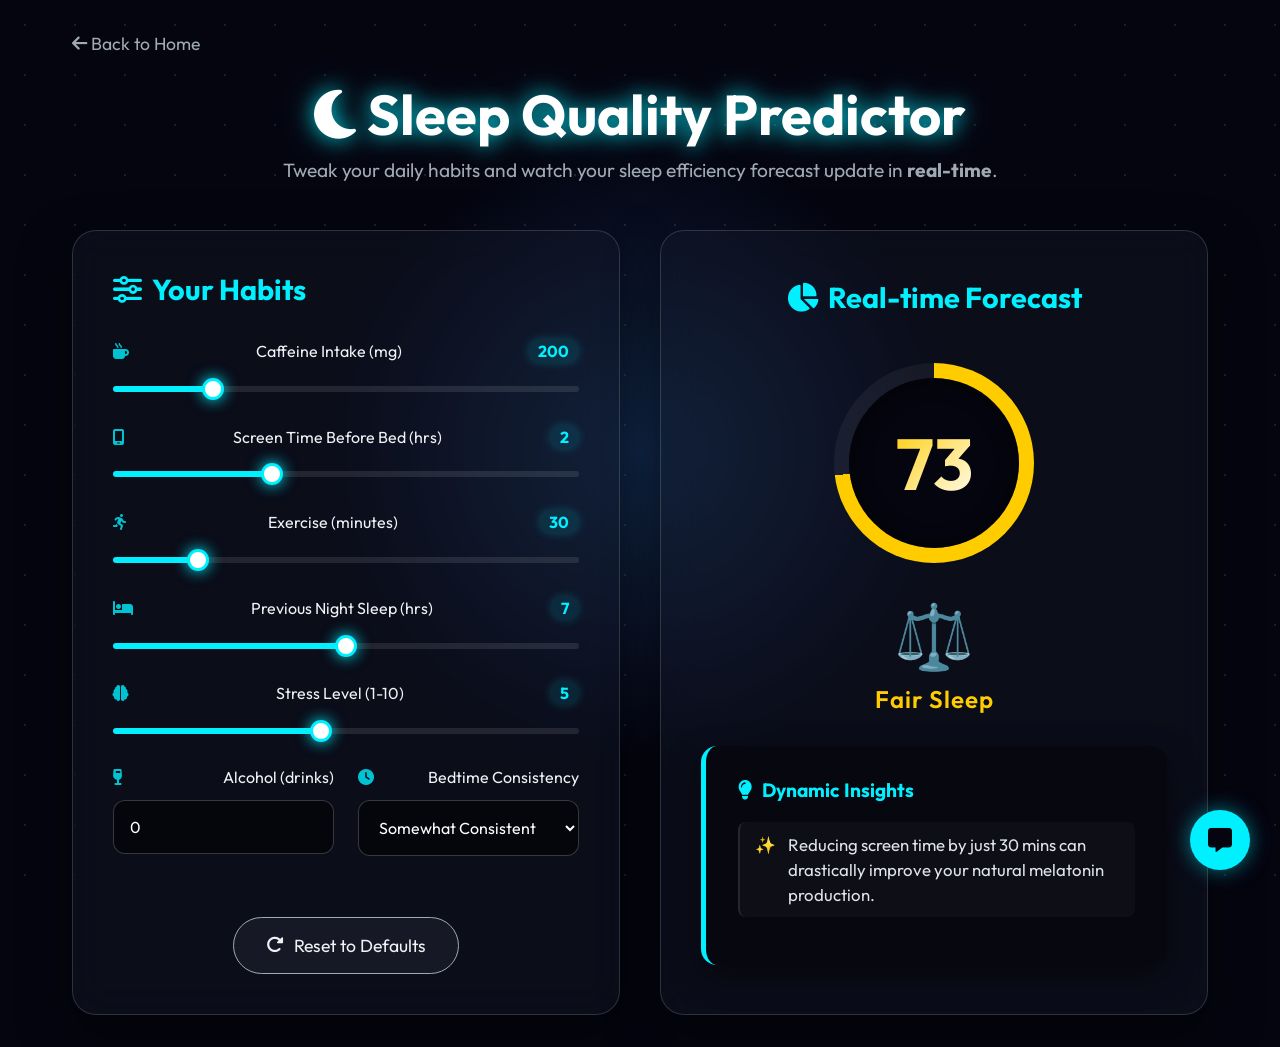
==== predictor.html @ 2c3106c8 "Add files via upload" ====
<!DOCTYPE html>
<html lang="en">
<head>
    <meta charset="UTF-8">
    <meta name="viewport" content="width=device-width, initial-scale=1.0">
    <title>Interactive Sleep Predictor</title>
    <link href="https://fonts.googleapis.com/css2?family=Outfit:wght@300;400;600;700&display=swap" rel="stylesheet">
    <link rel="stylesheet" href="https://cdnjs.cloudflare.com/ajax/libs/font-awesome/6.4.0/css/all.min.css">
    <link rel="stylesheet" href="styles.css">
</head>
<body>
    <div class="background-decor" id="bg-decor"></div>
    <div class="stars" id="stars"></div>

    <main class="container">
        <a href="index.html" class="back-link" style="display: inline-block; color: var(--text-secondary); text-decoration: none; font-size: 1.1rem; margin-bottom: 1.5rem; transition: color 0.3s;"><i class="fa-solid fa-arrow-left"></i> Back to Home</a>
        <header>
            <h1 class="glow-text"><i class="fa-solid fa-moon"></i> Sleep Quality Predictor</h1>
            <p>Tweak your daily habits and watch your sleep efficiency forecast update in <strong>real-time</strong>.</p>
        </header>

        <div class="app-grid">
            <section class="glass-card form-section tilt-effect">
                <h2><i class="fa-solid fa-sliders"></i> Your Habits</h2>
                <form id="sleep-form">
                    
                    <div class="input-group">
                        <label for="caffeine"><i class="fa-solid fa-mug-hot"></i> Caffeine Intake (mg) <span class="val-display" id="caffeine-val">200</span></label>
                        <input type="range" id="caffeine" min="0" max="1000" step="50" value="200" class="interactive-slider">
                    </div>

                    <div class="input-group">
                        <label for="screentime"><i class="fa-solid fa-mobile-screen"></i> Screen Time Before Bed (hrs) <span class="val-display" id="screentime-val">2</span></label>
                        <input type="range" id="screentime" min="0" max="6" step="0.5" value="2" class="interactive-slider">
                    </div>

                    <div class="input-group">
                        <label for="exercise"><i class="fa-solid fa-person-running"></i> Exercise (minutes) <span class="val-display" id="exercise-val">30</span></label>
                        <input type="range" id="exercise" min="0" max="180" step="10" value="30" class="interactive-slider">
                    </div>

                    <div class="input-group">
                        <label for="sleepduration"><i class="fa-solid fa-bed"></i> Previous Night Sleep (hrs) <span class="val-display" id="sleepduration-val">7</span></label>
                        <input type="range" id="sleepduration" min="2" max="12" step="0.5" value="7" class="interactive-slider">
                    </div>

                    <div class="input-group">
                        <label for="stress"><i class="fa-solid fa-brain"></i> Stress Level (1-10) <span class="val-display" id="stress-val">5</span></label>
                        <input type="range" id="stress" min="1" max="10" step="1" value="5" class="interactive-slider">
                    </div>

                    <div class="input-row">
                        <div class="input-group">
                            <label for="alcohol"><i class="fa-solid fa-wine-glass"></i> Alcohol (drinks)</label>
                            <input type="number" id="alcohol" min="0" max="10" value="0" class="interactive-input">
                        </div>
                        <div class="input-group">
                            <label for="consistency"><i class="fa-solid fa-clock"></i> Bedtime Consistency</label>
                            <select id="consistency" class="interactive-input">
                                <option value="high">Very Consistent</option>
                                <option value="medium" selected>Somewhat Consistent</option>
                                <option value="low">Inconsistent</option>
                            </select>
                        </div>
                    </div>

                    <div class="button-group">
                        <button type="button" class="btn-secondary" id="reset-btn"><i class="fa-solid fa-rotate-right"></i> Reset to Defaults</button>
                    </div>
                </form>
            </section>

            <section class="glass-card result-section tilt-effect" id="result-section">
                <h2><i class="fa-solid fa-chart-pie"></i> Real-time Forecast</h2>
                
                <div class="score-container">
                    <div class="circular-progress pulse-glow" id="score-circle">
                        <div class="inner-circle">
                            <span id="score-text">--</span>
                        </div>
                    </div>
                    <div class="feedback">
                        <span id="emoji-feedback" class="bounce">😴</span>
                        <h3 id="quality-text">Analyzing...</h3>
                    </div>
                </div>

                <div class="insights-panel" id="insights-panel">
                    <h3><i class="fa-solid fa-lightbulb"></i> Dynamic Insights</h3>
                    <ul id="tips-list">
                        <!-- Tips injected via JS -->
                    </ul>
                </div>
            </section>
        </div>
        
    </main>

    <!-- Chatbot Widget -->
    <button class="chat-toggle-btn" id="chat-toggle-btn">
        <i class="fa-solid fa-message"></i>
    </button>
    <div class="chat-window glass-card" id="chat-window" style="display: none;">
        <div class="chat-header">
            <h3><i class="fa-solid fa-robot"></i> SleepBot</h3>
            <button id="close-chat-btn"><i class="fa-solid fa-xmark"></i></button>
        </div>
        <div class="chat-messages" id="chat-messages">
            <div class="message bot-message">
                Hello! I'm SleepBot. Ask me for tips on how to improve your sleep, or tell me about your sleep problems!
            </div>
        </div>
        <div class="chat-input-area">
            <input type="text" id="chat-input" placeholder="e.g., How do I reduce stress?" class="interactive-input" />
            <button id="send-chat-btn" class="btn-primary" style="padding: 0.8rem 1.5rem; font-size: 1rem;"><i class="fa-solid fa-paper-plane"></i></button>
        </div>
    </div>

    <script src="script.js"></script>
</body>
</html>
---- styles.css ----
:root {
    --bg-color: #050510;
    --card-bg: rgba(20, 25, 40, 0.4);
    --card-border: rgba(255, 255, 255, 0.15);
    --text-primary: #f0f2f5;
    --text-secondary: #a0aab2;
    --accent: #00f0ff;
    --accent-hover: #00c3d9;
    --score-good: #00ff88;
    --score-avg: #ffcc00;
    --score-poor: #ff3366;
}

* {
    box-sizing: border-box;
    margin: 0;
    padding: 0;
}

body {
    font-family: 'Outfit', sans-serif;
    background-color: var(--bg-color);
    color: var(--text-primary);
    min-height: 100vh;
    display: flex;
    justify-content: center;
    align-items: center;
    position: relative;
    overflow-x: hidden;
    cursor: default;
}

/* Dynamic background */
.background-decor {
    position: fixed;
    top: 0; left: 0; right: 0; bottom: 0;
    background: radial-gradient(circle at var(--mouse-x, 50%) var(--mouse-y, 50%), rgba(0, 240, 255, 0.15) 0%, transparent 40%),
                radial-gradient(circle at calc(100% - var(--mouse-x, 50%)) calc(100% - var(--mouse-y, 50%)), rgba(150, 0, 255, 0.1) 0%, transparent 40%);
    z-index: -2;
    transition: background 0.1s ease;
}

.stars {
    position: fixed;
    top: 0; left: 0; right: 0; bottom: 0;
    background-image: radial-gradient(#fff 1px, transparent 1px);
    background-size: 50px 50px;
    opacity: 0.1;
    z-index: -1;
    animation: twinkle 10s infinite alternate;
}

@keyframes twinkle {
    0% { opacity: 0.05; }
    100% { opacity: 0.2; }
}

.container {
    width: 100%;
    max-width: 1200px;
    padding: 2rem;
    z-index: 1;
}

header {
    text-align: center;
    margin-bottom: 3rem;
    animation: fadeInDown 1s ease;
}

.glow-text {
    font-size: 3.5rem;
    font-weight: 700;
    margin-bottom: 0.5rem;
    color: #fff;
    text-shadow: 0 0 20px rgba(0, 240, 255, 0.8), 0 0 40px rgba(0, 240, 255, 0.3);
}

header p {
    color: var(--text-secondary);
    font-size: 1.2rem;
}

.app-grid {
    display: grid;
    grid-template-columns: 1fr 1fr;
    gap: 2.5rem;
}

@media (max-width: 850px) {
    .app-grid { grid-template-columns: 1fr; }
}

/* Glassmorphism Cards */
.glass-card {
    background: var(--card-bg);
    backdrop-filter: blur(20px);
    -webkit-backdrop-filter: blur(20px);
    border: 1px solid var(--card-border);
    border-radius: 24px;
    padding: 2.5rem;
    box-shadow: 0 20px 50px rgba(0,0,0,0.5);
    transition: transform 0.3s ease, box-shadow 0.3s ease;
}

.glass-card:hover {
    transform: translateY(-5px);
    box-shadow: 0 30px 60px rgba(0, 240, 255, 0.15);
    border-color: rgba(0, 240, 255, 0.4);
}

.glass-card h2 {
    font-size: 1.8rem;
    margin-bottom: 2rem;
    color: var(--accent);
    display: flex;
    align-items: center;
    gap: 10px;
}

.input-group {
    margin-bottom: 1.8rem;
}

.input-row {
    display: grid;
    grid-template-columns: 1fr 1fr;
    gap: 1.5rem;
}

label {
    font-size: 1rem;
    font-weight: 400;
    color: var(--text-primary);
    margin-bottom: 0.8rem;
    display: flex;
    justify-content: space-between;
    align-items: center;
}

label i { color: var(--accent); opacity: 0.8; }

.val-display {
    color: var(--accent);
    font-weight: 700;
    background: rgba(0, 240, 255, 0.1);
    padding: 2px 10px;
    border-radius: 12px;
    box-shadow: 0 0 10px rgba(0, 240, 255, 0.2);
}

/* Sliders */
input[type="range"] {
    -webkit-appearance: none;
    width: 100%;
    background: transparent;
    cursor: pointer;
}

input[type="range"]::-webkit-slider-thumb {
    -webkit-appearance: none;
    height: 22px;
    width: 22px;
    border-radius: 50%;
    background: #fff;
    border: 3px solid var(--accent);
    margin-top: -8px;
    box-shadow: 0 0 15px var(--accent);
    transition: transform 0.2s;
}

input[type="range"]::-webkit-slider-thumb:hover {
    transform: scale(1.3);
}

input[type="range"]::-webkit-slider-runnable-track {
    width: 100%;
    height: 6px;
    background: linear-gradient(to right, var(--accent) var(--range-progress, 50%), rgba(255,255,255,0.1) var(--range-progress, 50%));
    border-radius: 4px;
}

/* Number and Select */
.interactive-input {
    width: 100%;
    padding: 1rem;
    background: rgba(0, 0, 0, 0.5);
    border: 1px solid rgba(255,255,255,0.2);
    border-radius: 12px;
    color: #fff;
    font-family: inherit;
    font-size: 1rem;
    transition: all 0.3s;
}

.interactive-input:focus {
    outline: none;
    border-color: var(--accent);
    box-shadow: 0 0 15px rgba(0, 240, 255, 0.3);
}

.interactive-input option {
    background: #101520;
    color: #fff;
}

/* Buttons */
.button-group {
    margin-top: 2rem;
    display: flex;
    justify-content: center;
}

.btn-secondary {
    background: rgba(255,255,255,0.05);
    border: 1px solid var(--text-secondary);
    color: var(--text-primary);
    padding: 1rem 2rem;
    border-radius: 30px;
    font-size: 1.1rem;
    cursor: pointer;
    transition: all 0.3s;
    font-family: inherit;
    display: flex;
    align-items: center;
    gap: 10px;
}

.btn-secondary:hover {
    background: rgba(255,255,255,0.15);
    border-color: #fff;
    transform: rotate(-2deg) scale(1.05);
}

/* Dashboard UI */
.result-section {
    display: flex;
    flex-direction: column;
    align-items: center;
    justify-content: center;
}

.score-container {
    display: flex;
    flex-direction: column;
    align-items: center;
    margin: 1rem 0 2rem;
}

.circular-progress {
    width: 200px;
    height: 200px;
    border-radius: 50%;
    background: conic-gradient(rgba(255,255,255,0.1) 360deg);
    display: flex;
    align-items: center;
    justify-content: center;
    margin-bottom: 2rem;
    transition: background 0.3s ease-out, box-shadow 0.3s ease-out;
}

.inner-circle {
    width: 170px;
    height: 170px;
    border-radius: 50%;
    background-color: var(--bg-color);
    display: flex;
    align-items: center;
    justify-content: center;
    box-shadow: inset 0 0 20px rgba(0,0,0,0.8);
}

#score-text {
    font-size: 4.5rem;
    font-weight: 700;
    background: linear-gradient(135deg, #fff, #aaa);
    -webkit-background-clip: text;
    -webkit-text-fill-color: transparent;
}

.feedback {
    text-align: center;
}

#emoji-feedback {
    font-size: 4rem;
    display: block;
    margin-bottom: 0.5rem;
}

@keyframes bounce {
    0%, 100% { transform: translateY(0); }
    50% { transform: translateY(-10px); }
}

.bounce {
    animation: bounce 2s infinite ease-in-out;
}

#quality-text {
    font-size: 1.5rem;
    font-weight: 600;
    letter-spacing: 1px;
    transition: color 0.3s;
}

.insights-panel {
    width: 100%;
    background: rgba(0, 0, 0, 0.4);
    border-radius: 16px;
    padding: 2rem;
    border-left: 5px solid var(--accent);
    box-shadow: 0 10px 30px rgba(0,0,0,0.5);
}

.insights-panel h3 {
    margin-bottom: 1.2rem;
    font-size: 1.2rem;
    display: flex;
    align-items: center;
    gap: 10px;
    color: var(--accent);
}

#tips-list {
    list-style-type: none;
}

#tips-list li {
    margin-bottom: 1rem;
    font-size: 1.05rem;
    line-height: 1.5;
    display: flex;
    align-items: flex-start;
    color: #e0e5ea;
    background: rgba(255,255,255,0.03);
    padding: 10px 15px;
    border-radius: 8px;
    border-left: 2px solid rgba(255,255,255,0.1);
    transition: transform 0.2s;
}

#tips-list li:hover {
    transform: translateX(5px);
    background: rgba(255,255,255,0.08);
}

#tips-list li::before {
    content: "✨";
    margin-right: 12px;
}

/* Landing Page Specific */
.hero-container {
    display: flex;
    flex-direction: column;
    align-items: center;
    justify-content: center;
    min-height: 80vh;
    text-align: center;
}

.hero-title {
    font-size: 5rem;
    margin-bottom: 1rem;
}

.hero-subtitle {
    font-size: 1.5rem;
    color: var(--text-secondary);
    max-width: 800px;
    margin-bottom: 3rem;
    line-height: 1.6;
}

.cta-card {
    padding: 3rem 5rem;
    text-align: center;
}

.btn-primary {
    background: rgba(0, 240, 255, 0.1);
    border: 2px solid var(--accent);
    color: var(--accent);
    padding: 1.2rem 3rem;
    border-radius: 30px;
    font-size: 1.5rem;
    font-weight: 600;
    cursor: pointer;
    transition: all 0.3s;
    font-family: inherit;
    display: inline-flex;
    align-items: center;
    gap: 15px;
    text-decoration: none;
    box-shadow: 0 0 20px rgba(0, 240, 255, 0.2);
}

.btn-primary:hover {
    background: var(--accent);
    color: var(--bg-color);
    transform: translateY(-5px) scale(1.05);
    box-shadow: 0 10px 30px rgba(0, 240, 255, 0.5);
}

/* Animations */
@keyframes fadeInDown {
    from { opacity: 0; transform: translateY(-30px); }
    to { opacity: 1; transform: translateY(0); }
}

.back-link:hover {
    color: var(--accent) !important;
}

/* Chatbot Widget Styles */
.chat-toggle-btn {
    position: fixed;
    bottom: 30px;
    right: 30px;
    width: 60px;
    height: 60px;
    border-radius: 50%;
    background: var(--accent);
    color: var(--bg-color);
    border: none;
    font-size: 1.5rem;
    cursor: pointer;
    box-shadow: 0 0 20px rgba(0, 240, 255, 0.5);
    z-index: 1000;
    transition: transform 0.3s, box-shadow 0.3s;
    display: flex;
    align-items: center;
    justify-content: center;
}

.chat-toggle-btn:hover {
    transform: scale(1.1);
    box-shadow: 0 0 30px rgba(0, 240, 255, 0.8);
}

.chat-window {
    position: fixed;
    bottom: 100px;
    right: 30px;
    width: 350px;
    height: 450px;
    z-index: 999;
    display: flex;
    flex-direction: column;
    padding: 1rem;
    overflow: hidden;
    animation: fadeInUp 0.3s ease;
}

@keyframes fadeInUp {
    from { opacity: 0; transform: translateY(20px); }
    to { opacity: 1; transform: translateY(0); }
}

.chat-header {
    display: flex;
    justify-content: space-between;
    align-items: center;
    border-bottom: 1px solid var(--card-border);
    padding-bottom: 1rem;
    margin-bottom: 1rem;
}

.chat-header h3 {
    color: var(--accent);
    font-size: 1.2rem;
    display: flex;
    align-items: center;
    gap: 10px;
}

#close-chat-btn {
    background: transparent;
    border: none;
    color: var(--text-secondary);
    font-size: 1.2rem;
    cursor: pointer;
    transition: color 0.3s;
}

#close-chat-btn:hover {
    color: var(--text-primary);
}

.chat-messages {
    flex-grow: 1;
    overflow-y: auto;
    display: flex;
    flex-direction: column;
    gap: 1rem;
    padding-right: 0.5rem;
    margin-bottom: 1rem;
}

.chat-messages::-webkit-scrollbar {
    width: 6px;
}

.chat-messages::-webkit-scrollbar-thumb {
    background: rgba(255, 255, 255, 0.2);
    border-radius: 3px;
}

.message {
    max-width: 85%;
    padding: 10px 15px;
    border-radius: 15px;
    font-size: 0.95rem;
    line-height: 1.4;
    word-wrap: break-word;
}

.bot-message {
    background: rgba(255, 255, 255, 0.05);
    border-bottom-left-radius: 5px;
    align-self: flex-start;
}

.user-message {
    background: rgba(0, 240, 255, 0.15);
    border: 1px solid var(--accent);
    color: #fff;
    border-bottom-right-radius: 5px;
    align-self: flex-end;
}

.chat-input-area {
    display: flex;
    gap: 10px;
}

.chat-input-area .interactive-input {
    flex-grow: 1;
    padding: 0.8rem;
    font-size: 0.9rem;
}
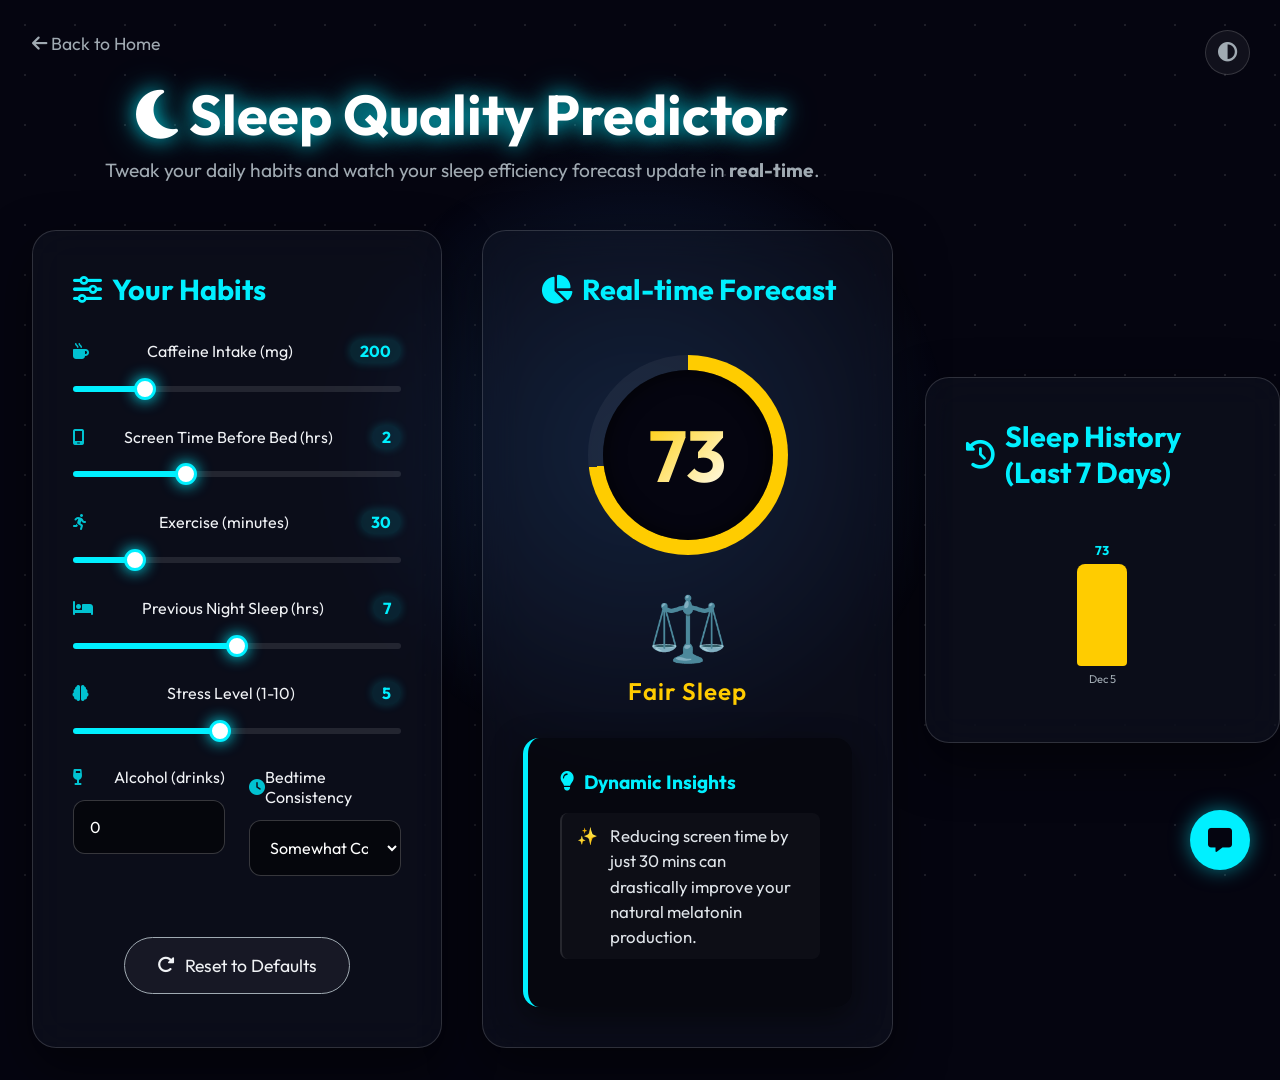
==== commit ce811207: "feat: add sleep history, theme toggle, score animation, achievements - Sleep history with localStora" ====
--- a/predictor.html
+++ b/predictor.html
@@ -116,6 +116,23 @@
         </div>
     </div>
 
+    <!-- Sleep History Section -->
+    <section class="glass-card" style="margin-top: 2.5rem; max-width: 1200px; margin-left: auto; margin-right: auto;" id="history-section">
+        <h2 style="font-size: 1.8rem; color: var(--accent); display: flex; align-items: center; gap: 10px;"><i class="fa-solid fa-clock-rotate-left"></i> Sleep History (Last 7 Days)</h2>
+        <div id="history-chart" style="display: flex; align-items: flex-end; gap: 12px; height: 180px; padding: 1rem 0;"></div>
+        <p id="history-empty" style="color: var(--text-secondary); text-align: center; padding: 2rem 0;">No history yet. Your scores will appear here after you start tracking.</p>
+    </section>
+
+    <!-- Achievement Toast -->
+    <div id="achievement-toast" style="display: none; position: fixed; bottom: 100px; left: 30px; background: rgba(0,240,255,0.15); border: 1px solid var(--accent); color: #fff; padding: 1rem 1.5rem; border-radius: 12px; z-index: 1000; backdrop-filter: blur(10px); box-shadow: 0 0 20px rgba(0,240,255,0.3); animation: fadeInUp 0.3s ease;">
+        <span id="achievement-text"></span>
+    </div>
+
+    <!-- Theme Toggle -->
+    <button class="theme-toggle-btn" id="theme-toggle-btn" title="Toggle Theme">
+        <i class="fa-solid fa-circle-half-stroke"></i>
+    </button>
+
     <script src="script.js"></script>
 </body>
 </html>
--- a/styles.css
+++ b/styles.css
@@ -541,3 +541,136 @@
     font-size: 0.9rem;
 }
 
+/* Theme Toggle */
+.theme-toggle-btn {
+    position: fixed;
+    top: 30px;
+    right: 30px;
+    width: 45px;
+    height: 45px;
+    border-radius: 50%;
+    background: rgba(255,255,255,0.05);
+    border: 1px solid var(--card-border);
+    color: var(--text-secondary);
+    font-size: 1.2rem;
+    cursor: pointer;
+    z-index: 1000;
+    transition: all 0.3s;
+    display: flex;
+    align-items: center;
+    justify-content: center;
+}
+
+.theme-toggle-btn:hover {
+    background: var(--accent);
+    color: var(--bg-color);
+    border-color: var(--accent);
+}
+
+/* Light Theme */
+[data-theme="light"] {
+    --bg-color: #f0f2f5;
+    --card-bg: rgba(255, 255, 255, 0.6);
+    --card-border: rgba(0, 0, 0, 0.1);
+    --text-primary: #1a1a2e;
+    --text-secondary: #555;
+    --accent: #0077ff;
+    --accent-hover: #005fcc;
+}
+
+[data-theme="light"] .background-decor {
+    background: radial-gradient(circle at var(--mouse-x, 50%) var(--mouse-y, 50%), rgba(0, 119, 255, 0.1) 0%, transparent 40%),
+                radial-gradient(circle at calc(100% - var(--mouse-x, 50%)) calc(100% - var(--mouse-y, 50%)), rgba(100, 0, 200, 0.08) 0%, transparent 40%);
+}
+
+[data-theme="light"] .stars { opacity: 0.03; }
+
+[data-theme="light"] .glass-card {
+    box-shadow: 0 20px 50px rgba(0,0,0,0.1);
+}
+
+[data-theme="light"] .inner-circle {
+    background-color: var(--bg-color);
+    box-shadow: inset 0 0 20px rgba(0,0,0,0.1);
+}
+
+[data-theme="light"] .interactive-input {
+    background: rgba(255, 255, 255, 0.7);
+    border-color: rgba(0,0,0,0.15);
+    color: #1a1a2e;
+}
+
+[data-theme="light"] .interactive-input option {
+    background: #fff;
+    color: #1a1a2e;
+}
+
+[data-theme="light"] .bot-message {
+    background: rgba(0, 0, 0, 0.05);
+}
+
+[data-theme="light"] #tips-list li {
+    background: rgba(0,0,0,0.03);
+    color: #333;
+}
+
+[data-theme="light"] .insights-panel {
+    background: rgba(0, 0, 0, 0.05);
+}
+
+[data-theme="light"] .chat-window {
+    box-shadow: 0 20px 50px rgba(0,0,0,0.15);
+}
+
+[data-theme="light"] .chat-messages::-webkit-scrollbar-thumb {
+    background: rgba(0, 0, 0, 0.2);
+}
+
+/* History Bar Chart */
+.history-bar {
+    flex: 1;
+    display: flex;
+    flex-direction: column;
+    align-items: center;
+    gap: 6px;
+    min-width: 0;
+}
+
+.history-bar-fill {
+    width: 100%;
+    max-width: 50px;
+    border-radius: 8px 8px 4px 4px;
+    transition: height 0.5s ease, background 0.3s;
+    position: relative;
+    min-height: 8px;
+}
+
+.history-bar-fill::after {
+    content: attr(data-score);
+    position: absolute;
+    top: -22px;
+    left: 50%;
+    transform: translateX(-50%);
+    font-size: 0.8rem;
+    font-weight: 700;
+    color: var(--accent);
+}
+
+.history-bar-label {
+    font-size: 0.7rem;
+    color: var(--text-secondary);
+    text-align: center;
+    white-space: nowrap;
+}
+
+/* Achievement Toast Animation */
+@keyframes toastIn {
+    from { opacity: 0; transform: translateY(20px); }
+    to { opacity: 1; transform: translateY(0); }
+}
+
+@keyframes toastOut {
+    from { opacity: 1; transform: translateY(0); }
+    to { opacity: 0; transform: translateY(20px); }
+}
+
